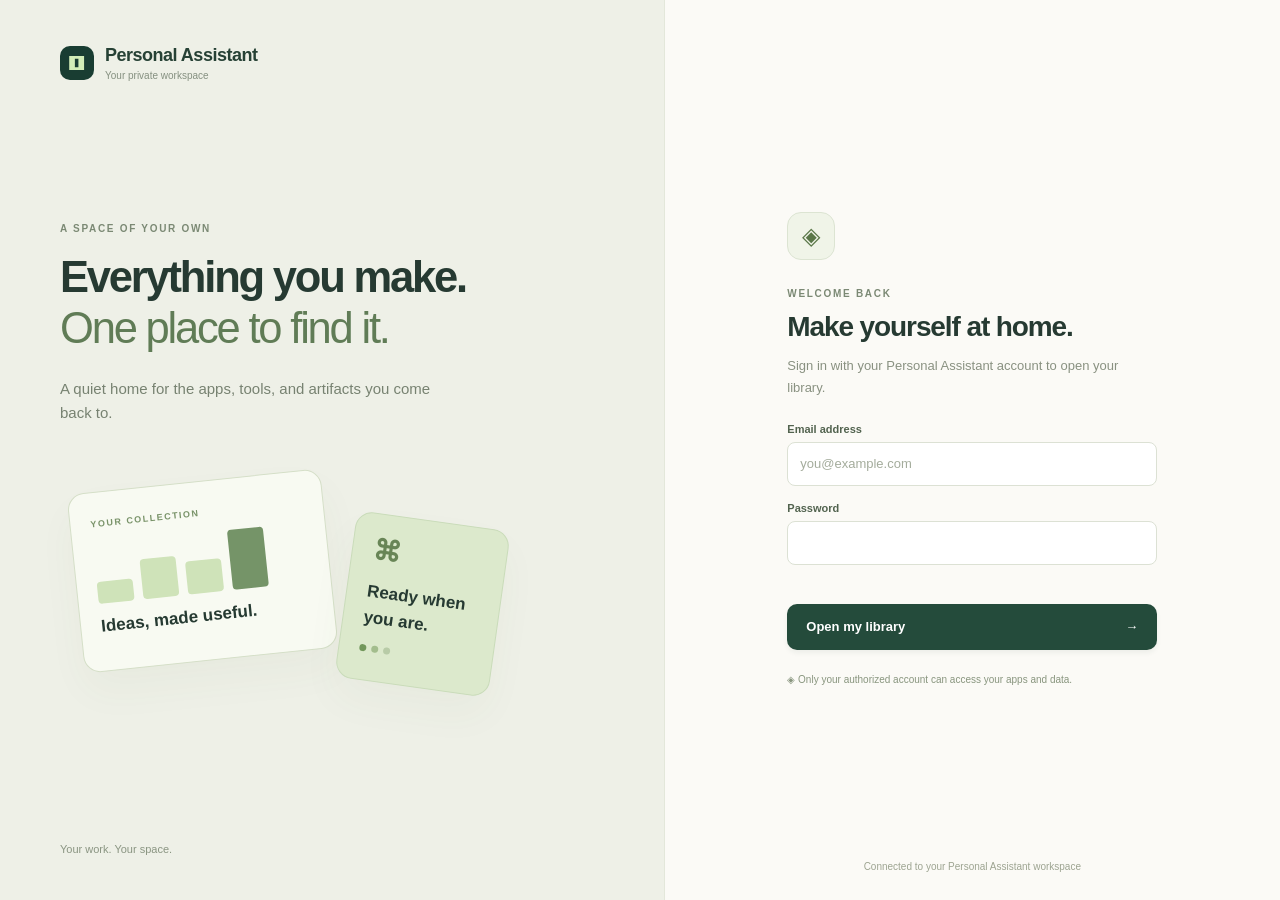
==== index.html @ a5870aca "Add reviewed Personal Assistant login shell" ====
<!doctype html>
<html lang="en">
  <head>
    <meta charset="UTF-8" />
    <meta name="viewport" content="width=device-width, initial-scale=1.0" />
    <meta name="referrer" content="no-referrer" />
    <meta name="description" content="Your private home for apps and artifacts." />
    <meta name="theme-color" content="#f4f3ee" />
    <title>Personal Assistant — Your private workspace</title>
    <link rel="icon" type="image/svg+xml" href="./mark.svg" />
    <script type="module" crossorigin src="./assets/index-CiNkd6Uz.js"></script>
    <link rel="stylesheet" crossorigin href="./assets/index-CMh8ME9m.css">
  </head>
  <body>
    <a class="skip-link" href="#main">Skip to content</a>
    <div id="app"><main id="main" class="initial-state" aria-live="polite">Opening your workspace…</main></div>
    <div id="toast" class="toast" role="status" aria-live="polite" hidden></div>
  </body>
</html>
---- assets/index-CMh8ME9m.css ----
:root{color:#263a32;--ink:#23382e;--line:#dfe4d8;--green:#244b3b;background:#f4f3ee;font-family:Inter,-apple-system,BlinkMacSystemFont,Segoe UI,sans-serif;font-weight:400}*{box-sizing:border-box}body{margin:0}button,input,select,textarea{font:inherit}button{cursor:pointer;color:inherit;background:0 0;border:0}button:disabled{cursor:wait;opacity:.6}button,a,input,select,textarea{outline-offset:4px}h1,h2,h3,p{margin:0}h1,h2,h3{font-weight:600}p{line-height:1.65}h1 em{color:#607c56;font-style:normal;font-weight:400}.sr-only{clip:rect(0,0,0,0);white-space:nowrap;border:0;width:1px;height:1px;margin:-1px;padding:0;position:absolute;overflow:hidden}.skip-link{z-index:100;background:#fff;border-radius:8px;padding:12px;position:fixed;top:-80px;left:16px}.skip-link:focus{top:16px}.initial-state{place-items:center;min-height:100vh;display:grid}.button{border-radius:10px;justify-content:center;align-items:center;gap:10px;min-height:46px;padding:12px 19px;font-size:13px;font-weight:600;transition:background .15s,transform .15s;display:inline-flex}.button:hover{transform:translateY(-1px)}.primary{background:var(--green);color:#fff;box-shadow:0 3px 5px #223d2910}.primary:hover{background:#173b2c}.secondary{background:#eef1e8;border:1px solid #dce2d4}.quiet-button{border-radius:8px;min-height:40px;padding:8px 10px;font-size:12px;font-weight:500}.quiet-button:hover,.icon-button:hover{background:#e8ede1}.icon-button{border-radius:8px;place-items:center;width:36px;height:36px;font-size:22px;display:inline-grid}.brand{color:#264135;letter-spacing:-.5px;align-items:center;gap:11px;font-size:18px;font-weight:650;text-decoration:none;display:flex}.brand small{letter-spacing:0;color:#859080;margin-top:4px;font-size:10px;font-weight:400;display:block}.eyebrow{letter-spacing:1.7px;color:#7b8974;font-size:10px;font-weight:650;display:block}.status-dot{background:#78a45b;border-radius:50%;width:6px;height:6px;display:inline-block}.login-layout{grid-template-columns:1.08fr 1fr;min-height:100vh;display:grid}.login-story{background:#eef0e7;border-right:1px solid #e3e7da;flex-direction:column;padding:45px 60px;display:flex;overflow:hidden}.story-body{max-width:610px;margin:auto 0;padding:50px 0 55px}.story-body h1{letter-spacing:-2.2px;margin:18px 0 22px;font-size:clamp(30px,3.4vw,55px);line-height:1.18}.story-body p{color:#778271;max-width:380px;font-size:15px}.login-story footer{color:#8a9582;font-size:11px}.story-art{max-width:440px;height:230px;margin-top:40px;position:relative}.art-card{border:1px solid #d5dfc8;border-radius:17px;padding:20px;position:absolute;box-shadow:0 20px 40px #4960330a}.art-card span{letter-spacing:1.5px;color:#789268;font-size:9px;font-weight:700}.art-card b{font-size:17px;font-weight:600;line-height:1.5;display:block}.art-one{background:#f8faf2;width:255px;height:180px;top:15px;left:15px;transform:rotate(-6deg)}.mini-bars{align-items:end;gap:9px;height:63px;margin:10px 0;display:flex}.mini-bars i{background:#cfe3b9;border-radius:4px;width:36px;height:40px;display:block}.mini-bars i:first-child{height:22px}.mini-bars i:nth-child(3){height:33px}.mini-bars i:nth-child(4){background:#759468;height:60px}.art-two{background:#dce9cc;border:1px solid #cadcba;width:155px;height:168px;top:54px;right:0;transform:rotate(8deg)}.art-two>span{color:#688556;margin-bottom:12px;font-size:28px;display:block}.mini-dots{gap:5px;margin-top:15px;display:flex}.mini-dots i{background:#72975b;border-radius:50%;width:7px;height:7px}.mini-dots i:nth-child(2){background:#a3bd8d}.mini-dots i:nth-child(3){background:#b8cba7}.login-panel{background:#fbfaf6;flex-direction:column;justify-content:center;align-items:center;padding:60px 40px;display:flex;position:relative}.login-box{width:100%;max-width:370px}.lock-emblem{color:#5a7748;background:#f0f4e8;border:1px solid #dce4d2;border-radius:14px;place-items:center;width:48px;height:48px;margin-bottom:28px;font-size:24px;display:grid}.login-box h2{letter-spacing:-1.1px;margin:12px 0;font-size:28px}.login-box>p{color:#899181;margin-bottom:25px;font-size:13px}.login-box label,.modal label{color:#52634f;margin:16px 0 7px;font-size:11px;font-weight:600;display:block}.login-box input,.modal input,.modal textarea,.modal select{width:100%;min-height:44px;color:var(--ink);background:#fff;border:1px solid #dce1d4;border-radius:8px;padding:10px 12px;font-size:13px}.login-box input::placeholder{color:#a4ac9c}.login-box .button{justify-content:space-between;width:100%;margin-top:10px}.form-error{color:#ad4534;min-height:19px;margin-top:10px;font-size:12px}.login-box>.login-note{color:#88957e;margin:22px 0 0;font-size:10px;line-height:1.6}.login-foot{color:#9da491;font-size:10px;position:absolute;bottom:28px}.workspace{grid-template-columns:235px minmax(0,1fr);min-height:100vh;display:grid}.sidebar{border-right:1px solid var(--line);background:#f8f8f2;flex-direction:column;height:100vh;padding:32px 20px 18px;display:flex;position:sticky;top:0}.sidebar .brand{margin-bottom:46px;font-size:14px}.sidebar .brand small{font-size:9px}.sidebar-label{letter-spacing:1.5px;color:#929e84;margin:0 10px 13px;font-size:9px;font-weight:650}.sidebar nav{flex-direction:column;gap:5px;display:flex}.nav-item{color:#7d8876;text-align:left;border-radius:9px;align-items:center;gap:12px;min-height:44px;padding:10px 12px;font-size:12px;font-weight:500;display:flex}.nav-item b{width:20px;font-size:20px;font-weight:400;line-height:1}.nav-item span{color:#899680;margin-left:auto;font-size:10px}.nav-item:hover{background:#eef2e6}.nav-item.active{color:#395736;background:#e5ecd9}.sidebar-bottom{margin-top:auto}.private-note{color:#859675;border-top:1px solid #e3e7dc;align-items:start;gap:9px;margin:28px 4px;padding:16px 4px;display:flex}.private-note strong{color:#6d7d61;font-size:10px}.private-note p{color:#89977b;margin-top:5px;font-size:10px;line-height:1.6}.profile{border-top:1px solid #e3e7dc;align-items:center;gap:9px;padding-top:19px;display:flex}.avatar{color:#657d52;background:#e3ecd6;border:1px solid #d3dfc5;border-radius:50%;place-items:center;width:33px;height:33px;font-size:12px;font-weight:600;display:grid}.profile strong{font-size:11px;display:block}.profile small{color:#94a087;margin-top:3px;font-size:9px;display:block}.profile button{color:#849576;margin-left:auto}.topbar{border-bottom:1px solid var(--line);background:#f7f6f0;justify-content:space-between;align-items:center;height:78px;padding:0 42px;display:flex}.breadcrumb{color:#929d84;align-items:center;gap:13px;font-size:11px;display:flex}.breadcrumb strong{color:#6b7d5e;font-weight:500}.breadcrumb>span{color:#bdc4b5}.topbar-actions{align-items:center;gap:12px;display:flex}.private-pill{color:#839476;background:#eeefe5;border:1px solid #dee4d3;border-radius:30px;padding:5px 9px;font-size:10px}.mobile-signout{font-size:10px;display:none}.content{max-width:1450px;margin:auto;padding:41px 42px 20px}.page-heading{justify-content:space-between;align-items:center;gap:25px;display:flex}.page-heading h1{letter-spacing:-1.4px;margin:11px 0 10px;font-size:36px;line-height:1.3}.page-heading p{color:#87967b;font-size:12px}.page-heading .eyebrow{letter-spacing:1.35px;font-size:8px}.page-heading>.button{white-space:nowrap;min-height:42px;font-size:11px}.collection-overview{background:#eeefe5;border:1px solid #e0e5d6;border-radius:13px;align-items:center;gap:32px;margin:32px 0 34px;padding:19px 23px;display:flex}.collection-overview>div{border-right:1px solid #dce3cf;align-items:center;gap:10px;padding-right:30px;display:flex}.collection-overview>div:nth-child(3){border:0;padding:0}.stat-number{letter-spacing:-.6px;color:#5e7850;font-size:22px;font-weight:600}.collection-overview>div>span:last-child{color:#8b987e;max-width:64px;font-size:10px;line-height:1.5}.collection-overview>p{color:#8f9b82;align-items:center;gap:6px;margin-left:auto;font-size:9px;display:flex}.section-heading{justify-content:space-between;align-items:center;margin-bottom:15px;display:flex}.section-heading h2{letter-spacing:-.3px;font-size:16px}.section-heading .quiet-button{color:#859874;font-size:10px}.toolbar{align-items:center;gap:10px;display:flex}.search-field{background:#fafbf5;border:1px solid #dce2d3;border-radius:9px;flex:1;align-items:center;gap:10px;height:43px;padding:0 12px;display:flex}.search-field>span:first-child{color:#93a082;font-size:22px}.search-field input{color:#617650;background:0 0;border:0;outline:none;width:100%;min-width:0;height:100%;font-size:11px}.search-field input::placeholder{color:#97a588}.search-field:focus-within{outline-offset:2px;outline:2px solid #7b985e}.search-field kbd{color:#a5ad9a;border:1px solid #e1e5d8;border-radius:4px;padding:2px 5px;font-size:10px}.sort-label select{color:#8c9a7d;background:#fafbf5;border:1px solid #dce2d3;border-radius:9px;max-width:155px;height:43px;padding:0 28px 0 12px;font-size:10px}.view-switch{background:#fafbf5;border:1px solid #dce2d3;border-radius:9px;gap:1px;height:43px;padding:3px;display:flex}.view-switch .icon-button{color:#94a185;width:34px;height:34px;font-size:18px}.view-switch .selected{color:#668052;background:#e9efdf}.tag-filters{flex-wrap:wrap;gap:7px;margin:15px 0 22px;display:flex}.tag-filter{color:#889c74;background:#f6f7ef;border:1px solid #dde4d3;border-radius:25px;min-height:29px;padding:6px 11px;font-size:9px}.tag-filter.selected{color:#6d835a;background:#e6edd8;border-color:#d2dfc0}.cards{grid-template-columns:repeat(3,minmax(0,1fr));gap:19px;display:grid}.item-card{background:#fbfcf6;border:1px solid #e0e5d8;border-radius:13px;transition:transform .2s,box-shadow .2s;overflow:hidden}.item-card:hover{transform:translateY(-3px);box-shadow:0 10px 24px #203d1610}.card-preview{background:var(--card-tone);border-radius:8px;height:165px;margin:8px 8px 0;padding:14px 16px;position:relative;overflow:hidden}.card-category{letter-spacing:1px;opacity:.65;font-size:8px;font-weight:600}.preview-symbol{color:#4c6745;opacity:.7;font-size:40px;position:absolute;top:55px;left:25px}.preview-lines{flex-direction:column;gap:9px;display:flex;position:absolute;top:63px;left:90px;right:27px}.preview-lines i{background:#ffffff8c;border-radius:4px;height:10px;display:block}.preview-lines i:nth-child(2){width:75%;height:8px}.preview-lines i:nth-child(3){width:45%;height:8px}.preview-caption{letter-spacing:.2px;color:#566c47;opacity:.65;font-size:10px;position:absolute;bottom:21px;left:25px}.save-button{color:#7a8f6f;background:#ffffff5c;border-radius:7px;place-items:center;width:28px;height:28px;font-size:19px;display:grid;position:absolute;top:9px;right:10px}.save-button.saved{color:#4f6a34;background:#ffffffbd}.card-body{padding:17px 18px 14px}.card-title-row{justify-content:space-between;align-items:start;gap:7px;display:flex}.card-body h3{letter-spacing:-.1px;font-size:13px;line-height:1.5}.item-state{color:#8b7c4a;white-space:nowrap;background:#f0eeda;border-radius:10px;margin-top:1px;padding:4px 6px;font-size:7px}.item-state.ready{color:#6e895b;background:#e2ebd8}.card-body>p{color:#889978;min-height:35px;margin:8px 0 13px;font-size:10px;line-height:1.7}.card-tags{flex-wrap:wrap;gap:5px;min-height:21px;display:flex}.card-tags>span{color:#889c73;background:#f0f3e8;border:1px solid #e5eadd;border-radius:4px;padding:3px 6px;font-size:8px}.card-footer{border-top:1px solid #e8eddf;justify-content:space-between;align-items:center;margin-top:14px;padding-top:10px;display:flex}.card-footer>span{color:#8b9b79;font-size:8px}.open-item{color:#6e855b;min-height:30px;padding:4px;font-size:10px;font-weight:600}.content-footer{color:#92a17f;border-top:1px solid #e1e6d7;justify-content:space-between;margin-top:26px;padding-top:27px;font-size:9px;display:flex}.empty-state{text-align:center;background:#f6f8ef;border:1px dashed #d6dfc9;border-radius:13px;flex-direction:column;grid-column:1/-1;justify-content:center;align-items:center;min-height:260px;padding:35px;display:flex}.empty-state>span{color:#a5b291;margin-bottom:18px;font-size:34px}.empty-state h3{color:#6c825a;margin-bottom:10px;font-size:20px}.empty-state p{color:#879a72;margin-bottom:20px;font-size:12px}.list-view{grid-template-columns:1fr}.list-view .item-card{display:flex}.list-view .card-preview{flex:none;width:160px;height:auto;min-height:145px;margin:8px}.list-view .preview-lines{display:none}.list-view .preview-symbol{top:43px;left:50px}.list-view .preview-caption{font-size:9px;bottom:15px;left:15px}.list-view .card-body{flex:1}.list-view .card-body>p{min-height:0;margin:5px 0 9px}.list-view .card-footer{margin-top:9px}.modal{width:min(550px,100vw - 32px);color:var(--ink);background:#fcfdf7;border:1px solid #dce4d1;border-radius:17px;max-height:calc(100dvh - 40px);padding:27px;overflow:auto;box-shadow:0 30px 80px #22351b33}.modal::backdrop{-webkit-backdrop-filter:blur(4px);backdrop-filter:blur(4px);background:#1f352d5c}.modal-heading{justify-content:space-between;align-items:center;margin-bottom:10px;display:flex}.modal h2{letter-spacing:-.8px;margin-bottom:12px;font-size:25px}.modal>p{color:#879a75;margin-bottom:15px;font-size:12px}.modal .form-row{grid-template-columns:1fr 1.5fr;gap:15px;display:grid}.modal-actions{justify-content:end;gap:10px;margin-top:20px;display:flex}.app-viewer{width:calc(100vw - 36px);max-width:1500px;height:calc(100dvh - 36px);padding:0;overflow:hidden}.viewer-heading{border-bottom:1px solid #dbe4ce;align-items:center;gap:25px;height:70px;padding:12px 20px;display:flex}.viewer-heading>div{flex:1}.viewer-heading h2{margin:0 0 3px;font-size:14px}.viewer-heading span{color:#95a284;font-size:9px}.app-viewer iframe{background:#fff;border:0;width:100%;height:calc(100% - 70px)}.toast{z-index:200;color:#f0f4e9;background:#244b3b;border-radius:11px;max-width:calc(100vw - 30px);padding:12px 20px;font-size:12px;position:fixed;bottom:25px;left:50%;transform:translate(-50%);box-shadow:0 8px 30px #243b2130}.toast[hidden]{display:none}@media (max-width:1100px){.workspace{grid-template-columns:205px minmax(0,1fr)}.sidebar{padding:28px 15px 18px}.sidebar .brand{font-size:12px}.content{padding:32px 27px 20px}.topbar{padding:0 27px}.page-heading h1{font-size:30px}.collection-overview{gap:19px;padding:17px}.collection-overview>div{gap:8px;padding-right:18px}.collection-overview>p{display:none}.cards{grid-template-columns:repeat(2,minmax(0,1fr))}.login-story{padding:35px}.story-art{transform-origin:0;transform:scale(.85)}.login-panel{padding:35px}.story-body h1{letter-spacing:-1.4px}}@media (max-width:760px){.workspace{display:block}.sidebar{border-right:0;border-bottom:1px solid var(--line);height:auto;padding:16px 20px;display:block;position:relative}.sidebar .brand{margin:0;font-size:16px}.sidebar .brand img{width:29px;height:29px}.sidebar .brand small,.sidebar-label,.sidebar-bottom{display:none}.sidebar nav{flex-direction:row;gap:4px;margin-top:18px;overflow:auto}.nav-item{white-space:nowrap;gap:6px;min-height:37px;padding:8px 11px;font-size:10px}.nav-item b{width:17px;font-size:17px}.nav-item span{margin:0;font-size:9px}.topbar{height:50px;padding:0 20px}.breadcrumb,.private-pill{font-size:9px}.mobile-signout{display:block}.content{padding:28px 20px 18px}.page-heading{display:block}.page-heading h1{margin-top:10px;font-size:31px}.page-heading p{max-width:320px;font-size:11px}.page-heading>.button{margin-top:20px}.collection-overview{gap:13px;margin:23px 0 25px;padding:15px}.collection-overview>div{gap:8px;padding-right:13px}.stat-number{font-size:20px}.collection-overview>div>span:last-child{max-width:52px;font-size:8px}.toolbar{flex-wrap:wrap}.search-field{flex-basis:100%}.sort-label{flex:1}.sort-label select{width:100%;max-width:none}.tag-filters{margin:12px 0 17px}.cards{gap:13px}.card-preview{height:135px}.card-category{font-size:7px}.preview-symbol{font-size:30px;top:44px;left:18px}.preview-lines{gap:7px;top:50px;left:62px;right:20px}.preview-lines i{height:8px}.preview-lines i:nth-child(n+2){height:6px}.preview-caption{font-size:8px;bottom:16px;left:18px}.card-body{padding:12px}.card-title-row{display:block}.card-body h3{font-size:12px}.item-state{margin-top:5px;display:inline-block}.card-body>p{min-height:45px;margin:7px 0 10px;font-size:9px}.card-tags>span,.card-footer>span{font-size:7px}.open-item{font-size:8px}.content-footer{gap:15px;margin-top:23px;font-size:8px}.content-footer>span:last-child{text-align:right;max-width:130px}.list-view .card-preview{width:110px}.list-view .preview-symbol{left:32px}.list-view .preview-caption{display:none}.login-layout{display:block}.login-story{padding:23px 25px}.story-body{padding:28px 0 25px}.story-body h1{letter-spacing:-1.5px;margin:12px 0;font-size:34px}.story-body p{max-width:310px;font-size:12px}.story-art,.login-story footer{display:none}.login-panel{min-height:520px;padding:35px 25px 65px}.login-box{max-width:420px}.login-box h2{font-size:26px}.lock-emblem{margin-bottom:22px}.login-foot{font-size:9px;bottom:24px}.viewer-heading{gap:10px;height:66px;padding:10px}.viewer-heading>.quiet-button{padding:6px;font-size:10px}.app-viewer iframe{height:calc(100% - 66px)}}@media (max-width:400px){.content{padding-left:16px;padding-right:16px}.cards{grid-template-columns:1fr}.card-preview{height:155px}.card-title-row{display:flex}.item-state{margin-top:0}.card-body>p{min-height:0;font-size:10px}.preview-symbol{font-size:38px;top:48px;left:25px}.preview-lines{top:55px;left:90px;right:35px}.preview-caption{font-size:10px;left:25px}.card-body{padding:16px}.list-view .card-title-row{display:block}.collection-overview{gap:8px}.collection-overview>div{gap:6px;padding-right:9px}.stat-number{font-size:18px}.sidebar{padding:15px 16px}.nav-item{padding:7px 9px}}@media (prefers-reduced-motion:reduce){*,:before,:after{scroll-behavior:auto!important;transition:none!important;animation:none!important}}
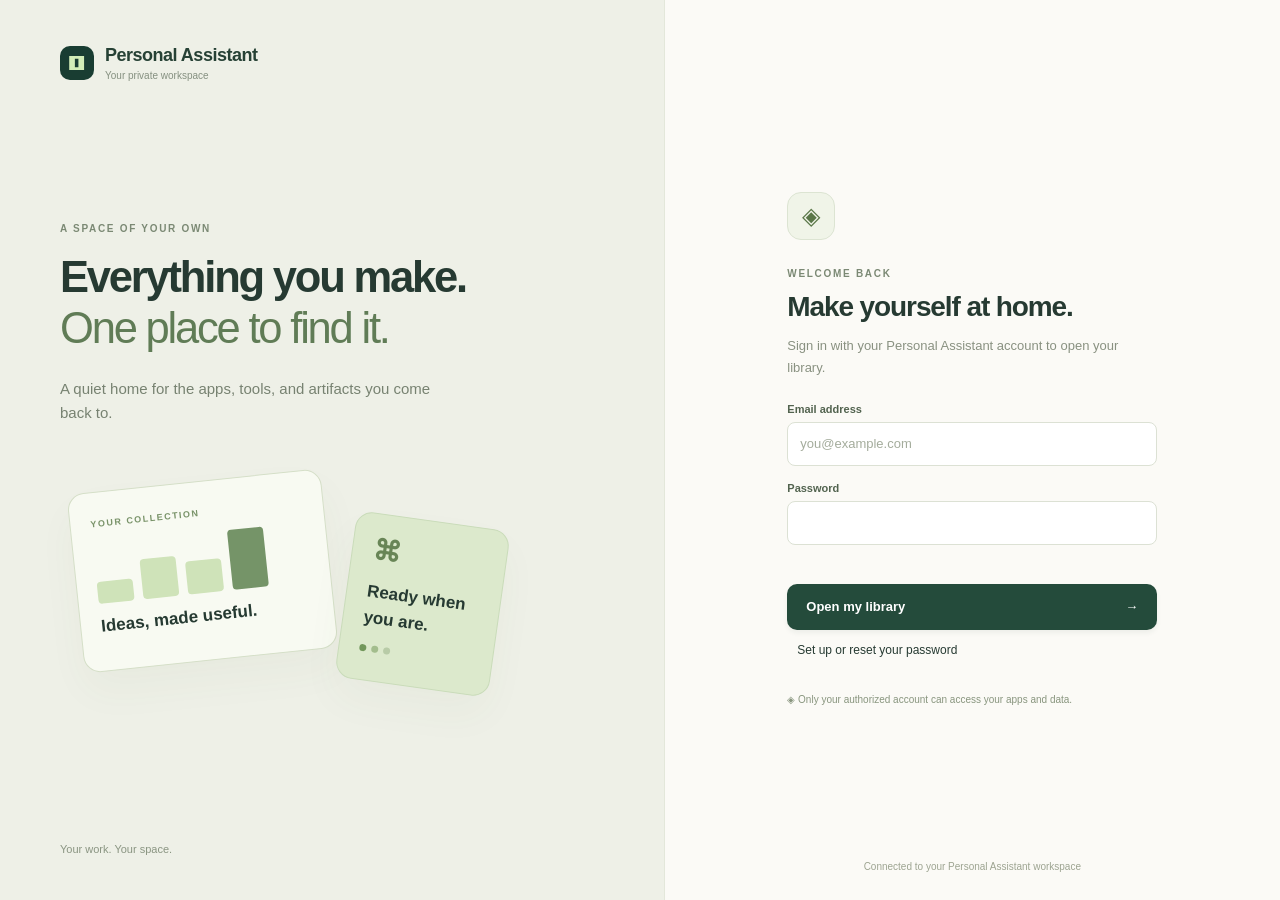
==== commit 5fc5d47e: "Release Add validation, fullscreen viewer and revision-safe live sync Compiled frontend from private" ====
--- a/index.html
+++ b/index.html
@@ -8,8 +8,8 @@
     <meta name="theme-color" content="#f4f3ee" />
     <title>Personal Assistant — Your private workspace</title>
     <link rel="icon" type="image/svg+xml" href="./mark.svg" />
-    <script type="module" crossorigin src="./assets/index-CiNkd6Uz.js"></script>
-    <link rel="stylesheet" crossorigin href="./assets/index-CMh8ME9m.css">
+    <script type="module" crossorigin src="./assets/index-CLdb_clE.js"></script>
+    <link rel="stylesheet" crossorigin href="./assets/index-DvB488Qq.css">
   </head>
   <body>
     <a class="skip-link" href="#main">Skip to content</a>
--- a/assets/index-DvB488Qq.css
+++ b/assets/index-DvB488Qq.css
@@ -0,0 +1 @@
+:root{color:#263a32;--ink:#23382e;--line:#dfe4d8;--green:#244b3b;background:#f4f3ee;font-family:Inter,-apple-system,BlinkMacSystemFont,Segoe UI,sans-serif;font-weight:400}*{box-sizing:border-box}body{margin:0}button,input,select,textarea{font:inherit}button{cursor:pointer;color:inherit;background:0 0;border:0}button:disabled{cursor:wait;opacity:.6}button,a,input,select,textarea{outline-offset:4px}h1,h2,h3,p{margin:0}h1,h2,h3{font-weight:600}p{line-height:1.65}h1 em{color:#607c56;font-style:normal;font-weight:400}.sr-only{clip:rect(0,0,0,0);white-space:nowrap;border:0;width:1px;height:1px;margin:-1px;padding:0;position:absolute;overflow:hidden}.skip-link{z-index:100;background:#fff;border-radius:8px;padding:12px;position:fixed;top:-80px;left:16px}.skip-link:focus{top:16px}.initial-state{place-items:center;min-height:100vh;display:grid}.button{border-radius:10px;justify-content:center;align-items:center;gap:10px;min-height:46px;padding:12px 19px;font-size:13px;font-weight:600;transition:background .15s,transform .15s;display:inline-flex}.button:hover{transform:translateY(-1px)}.primary{background:var(--green);color:#fff;box-shadow:0 3px 5px #223d2910}.primary:hover{background:#173b2c}.secondary{background:#eef1e8;border:1px solid #dce2d4}.quiet-button{border-radius:8px;min-height:40px;padding:8px 10px;font-size:12px;font-weight:500}.quiet-button:hover,.icon-button:hover{background:#e8ede1}.icon-button{border-radius:8px;place-items:center;width:36px;height:36px;font-size:22px;display:inline-grid}.brand{color:#264135;letter-spacing:-.5px;align-items:center;gap:11px;font-size:18px;font-weight:650;text-decoration:none;display:flex}.brand small{letter-spacing:0;color:#859080;margin-top:4px;font-size:10px;font-weight:400;display:block}.eyebrow{letter-spacing:1.7px;color:#7b8974;font-size:10px;font-weight:650;display:block}.status-dot{background:#78a45b;border-radius:50%;width:6px;height:6px;display:inline-block}.login-layout{grid-template-columns:1.08fr 1fr;min-height:100vh;display:grid}.login-story{background:#eef0e7;border-right:1px solid #e3e7da;flex-direction:column;padding:45px 60px;display:flex;overflow:hidden}.story-body{max-width:610px;margin:auto 0;padding:50px 0 55px}.story-body h1{letter-spacing:-2.2px;margin:18px 0 22px;font-size:clamp(30px,3.4vw,55px);line-height:1.18}.story-body p{color:#778271;max-width:380px;font-size:15px}.login-story footer{color:#8a9582;font-size:11px}.story-art{max-width:440px;height:230px;margin-top:40px;position:relative}.art-card{border:1px solid #d5dfc8;border-radius:17px;padding:20px;position:absolute;box-shadow:0 20px 40px #4960330a}.art-card span{letter-spacing:1.5px;color:#789268;font-size:9px;font-weight:700}.art-card b{font-size:17px;font-weight:600;line-height:1.5;display:block}.art-one{background:#f8faf2;width:255px;height:180px;top:15px;left:15px;transform:rotate(-6deg)}.mini-bars{align-items:end;gap:9px;height:63px;margin:10px 0;display:flex}.mini-bars i{background:#cfe3b9;border-radius:4px;width:36px;height:40px;display:block}.mini-bars i:first-child{height:22px}.mini-bars i:nth-child(3){height:33px}.mini-bars i:nth-child(4){background:#759468;height:60px}.art-two{background:#dce9cc;border:1px solid #cadcba;width:155px;height:168px;top:54px;right:0;transform:rotate(8deg)}.art-two>span{color:#688556;margin-bottom:12px;font-size:28px;display:block}.mini-dots{gap:5px;margin-top:15px;display:flex}.mini-dots i{background:#72975b;border-radius:50%;width:7px;height:7px}.mini-dots i:nth-child(2){background:#a3bd8d}.mini-dots i:nth-child(3){background:#b8cba7}.login-panel{background:#fbfaf6;flex-direction:column;justify-content:center;align-items:center;padding:60px 40px;display:flex;position:relative}.login-box{width:100%;max-width:370px}.lock-emblem{color:#5a7748;background:#f0f4e8;border:1px solid #dce4d2;border-radius:14px;place-items:center;width:48px;height:48px;margin-bottom:28px;font-size:24px;display:grid}.login-box h2{letter-spacing:-1.1px;margin:12px 0;font-size:28px}.login-box>p{color:#899181;margin-bottom:25px;font-size:13px}.login-box label,.modal label{color:#52634f;margin:16px 0 7px;font-size:11px;font-weight:600;display:block}.login-box input,.modal input,.modal textarea,.modal select{width:100%;min-height:44px;color:var(--ink);background:#fff;border:1px solid #dce1d4;border-radius:8px;padding:10px 12px;font-size:13px}.login-box input::placeholder{color:#a4ac9c}.login-box .button{justify-content:space-between;width:100%;margin-top:10px}.form-error{color:#ad4534;min-height:19px;margin-top:10px;font-size:12px}.login-box>.login-note{color:#88957e;margin:22px 0 0;font-size:10px;line-height:1.6}.login-foot{color:#9da491;font-size:10px;position:absolute;bottom:28px}.workspace{grid-template-columns:235px minmax(0,1fr);min-height:100vh;display:grid}.sidebar{border-right:1px solid var(--line);background:#f8f8f2;flex-direction:column;height:100vh;padding:32px 20px 18px;display:flex;position:sticky;top:0}.sidebar .brand{margin-bottom:46px;font-size:14px}.sidebar .brand small{font-size:9px}.sidebar-label{letter-spacing:1.5px;color:#929e84;margin:0 10px 13px;font-size:9px;font-weight:650}.sidebar nav{flex-direction:column;gap:5px;display:flex}.nav-item{color:#7d8876;text-align:left;border-radius:9px;align-items:center;gap:12px;min-height:44px;padding:10px 12px;font-size:12px;font-weight:500;display:flex}.nav-item b{width:20px;font-size:20px;font-weight:400;line-height:1}.nav-item span{color:#899680;margin-left:auto;font-size:10px}.nav-item:hover{background:#eef2e6}.nav-item.active{color:#395736;background:#e5ecd9}.sidebar-bottom{margin-top:auto}.private-note{color:#859675;border-top:1px solid #e3e7dc;align-items:start;gap:9px;margin:28px 4px;padding:16px 4px;display:flex}.private-note strong{color:#6d7d61;font-size:10px}.private-note p{color:#89977b;margin-top:5px;font-size:10px;line-height:1.6}.profile{border-top:1px solid #e3e7dc;align-items:center;gap:9px;padding-top:19px;display:flex}.avatar{color:#657d52;background:#e3ecd6;border:1px solid #d3dfc5;border-radius:50%;place-items:center;width:33px;height:33px;font-size:12px;font-weight:600;display:grid}.profile strong{font-size:11px;display:block}.profile small{color:#94a087;margin-top:3px;font-size:9px;display:block}.profile button{color:#849576;margin-left:auto}.topbar{border-bottom:1px solid var(--line);background:#f7f6f0;justify-content:space-between;align-items:center;height:78px;padding:0 42px;display:flex}.breadcrumb{color:#929d84;align-items:center;gap:13px;font-size:11px;display:flex}.breadcrumb strong{color:#6b7d5e;font-weight:500}.breadcrumb>span{color:#bdc4b5}.topbar-actions{align-items:center;gap:12px;display:flex}.private-pill{color:#839476;background:#eeefe5;border:1px solid #dee4d3;border-radius:30px;padding:5px 9px;font-size:10px}.mobile-signout{font-size:10px;display:none}.content{max-width:1450px;margin:auto;padding:41px 42px 20px}.page-heading{justify-content:space-between;align-items:center;gap:25px;display:flex}.page-heading h1{letter-spacing:-1.4px;margin:11px 0 10px;font-size:36px;line-height:1.3}.page-heading p{color:#87967b;font-size:12px}.page-heading .eyebrow{letter-spacing:1.35px;font-size:8px}.page-heading>.button{white-space:nowrap;min-height:42px;font-size:11px}.collection-overview{background:#eeefe5;border:1px solid #e0e5d6;border-radius:13px;align-items:center;gap:32px;margin:32px 0 34px;padding:19px 23px;display:flex}.collection-overview>div{border-right:1px solid #dce3cf;align-items:center;gap:10px;padding-right:30px;display:flex}.collection-overview>div:nth-child(3){border:0;padding:0}.stat-number{letter-spacing:-.6px;color:#5e7850;font-size:22px;font-weight:600}.collection-overview>div>span:last-child{color:#8b987e;max-width:64px;font-size:10px;line-height:1.5}.collection-overview>p{color:#8f9b82;align-items:center;gap:6px;margin-left:auto;font-size:9px;display:flex}.section-heading{justify-content:space-between;align-items:center;margin-bottom:15px;display:flex}.section-heading h2{letter-spacing:-.3px;font-size:16px}.section-heading .quiet-button{color:#859874;font-size:10px}.toolbar{align-items:center;gap:10px;display:flex}.search-field{background:#fafbf5;border:1px solid #dce2d3;border-radius:9px;flex:1;align-items:center;gap:10px;height:43px;padding:0 12px;display:flex}.search-field>span:first-child{color:#93a082;font-size:22px}.search-field input{color:#617650;background:0 0;border:0;outline:none;width:100%;min-width:0;height:100%;font-size:11px}.search-field input::placeholder{color:#97a588}.search-field:focus-within{outline-offset:2px;outline:2px solid #7b985e}.search-field kbd{color:#a5ad9a;border:1px solid #e1e5d8;border-radius:4px;padding:2px 5px;font-size:10px}.sort-label select{color:#8c9a7d;background:#fafbf5;border:1px solid #dce2d3;border-radius:9px;max-width:155px;height:43px;padding:0 28px 0 12px;font-size:10px}.view-switch{background:#fafbf5;border:1px solid #dce2d3;border-radius:9px;gap:1px;height:43px;padding:3px;display:flex}.view-switch .icon-button{color:#94a185;width:34px;height:34px;font-size:18px}.view-switch .selected{color:#668052;background:#e9efdf}.tag-filters{flex-wrap:wrap;gap:7px;margin:15px 0 22px;display:flex}.tag-filter{color:#889c74;background:#f6f7ef;border:1px solid #dde4d3;border-radius:25px;min-height:29px;padding:6px 11px;font-size:9px}.tag-filter.selected{color:#6d835a;background:#e6edd8;border-color:#d2dfc0}.cards{grid-template-columns:repeat(3,minmax(0,1fr));gap:19px;display:grid}.item-card{background:#fbfcf6;border:1px solid #e0e5d8;border-radius:13px;transition:transform .2s,box-shadow .2s;overflow:hidden}.item-card:hover{transform:translateY(-3px);box-shadow:0 10px 24px #203d1610}.card-preview{background:var(--card-tone);border-radius:8px;height:165px;margin:8px 8px 0;padding:14px 16px;position:relative;overflow:hidden}.card-category{letter-spacing:1px;opacity:.65;font-size:8px;font-weight:600}.preview-symbol{color:#4c6745;opacity:.7;font-size:40px;position:absolute;top:55px;left:25px}.preview-lines{flex-direction:column;gap:9px;display:flex;position:absolute;top:63px;left:90px;right:27px}.preview-lines i{background:#ffffff8c;border-radius:4px;height:10px;display:block}.preview-lines i:nth-child(2){width:75%;height:8px}.preview-lines i:nth-child(3){width:45%;height:8px}.preview-caption{letter-spacing:.2px;color:#566c47;opacity:.65;font-size:10px;position:absolute;bottom:21px;left:25px}.save-button{color:#7a8f6f;background:#ffffff5c;border-radius:7px;place-items:center;width:28px;height:28px;font-size:19px;display:grid;position:absolute;top:9px;right:10px}.save-button.saved{color:#4f6a34;background:#ffffffbd}.card-body{padding:17px 18px 14px}.card-title-row{justify-content:space-between;align-items:start;gap:7px;display:flex}.card-body h3{letter-spacing:-.1px;font-size:13px;line-height:1.5}.item-state{color:#8b7c4a;white-space:nowrap;background:#f0eeda;border-radius:10px;margin-top:1px;padding:4px 6px;font-size:7px}.item-state.ready{color:#6e895b;background:#e2ebd8}.card-body>p{color:#889978;min-height:35px;margin:8px 0 13px;font-size:10px;line-height:1.7}.card-tags{flex-wrap:wrap;gap:5px;min-height:21px;display:flex}.card-tags>span{color:#889c73;background:#f0f3e8;border:1px solid #e5eadd;border-radius:4px;padding:3px 6px;font-size:8px}.card-footer{border-top:1px solid #e8eddf;justify-content:space-between;align-items:center;margin-top:14px;padding-top:10px;display:flex}.card-footer>span{color:#8b9b79;font-size:8px}.open-item{color:#6e855b;min-height:30px;padding:4px;font-size:10px;font-weight:600}.content-footer{color:#92a17f;border-top:1px solid #e1e6d7;justify-content:space-between;margin-top:26px;padding-top:27px;font-size:9px;display:flex}.empty-state{text-align:center;background:#f6f8ef;border:1px dashed #d6dfc9;border-radius:13px;flex-direction:column;grid-column:1/-1;justify-content:center;align-items:center;min-height:260px;padding:35px;display:flex}.empty-state>span{color:#a5b291;margin-bottom:18px;font-size:34px}.empty-state h3{color:#6c825a;margin-bottom:10px;font-size:20px}.empty-state p{color:#879a72;margin-bottom:20px;font-size:12px}.list-view{grid-template-columns:1fr}.list-view .item-card{display:flex}.list-view .card-preview{flex:none;width:160px;height:auto;min-height:145px;margin:8px}.list-view .preview-lines{display:none}.list-view .preview-symbol{top:43px;left:50px}.list-view .preview-caption{font-size:9px;bottom:15px;left:15px}.list-view .card-body{flex:1}.list-view .card-body>p{min-height:0;margin:5px 0 9px}.list-view .card-footer{margin-top:9px}.modal{width:min(550px,100vw - 32px);color:var(--ink);background:#fcfdf7;border:1px solid #dce4d1;border-radius:17px;max-height:calc(100dvh - 40px);padding:27px;overflow:auto;box-shadow:0 30px 80px #22351b33}.modal::backdrop{-webkit-backdrop-filter:blur(4px);backdrop-filter:blur(4px);background:#1f352d5c}.modal-heading{justify-content:space-between;align-items:center;margin-bottom:10px;display:flex}.modal h2{letter-spacing:-.8px;margin-bottom:12px;font-size:25px}.modal>p{color:#879a75;margin-bottom:15px;font-size:12px}.modal .form-row{grid-template-columns:1fr 1.5fr;gap:15px;display:grid}.modal-actions{justify-content:end;gap:10px;margin-top:20px;display:flex}.app-viewer{width:calc(100vw - 36px);max-width:1500px;height:calc(100dvh - 36px);padding:0;overflow:hidden}.viewer-heading{border-bottom:1px solid #dbe4ce;align-items:center;gap:25px;height:70px;padding:12px 20px;display:flex}.viewer-heading>div{flex:1}.viewer-heading h2{margin:0 0 3px;font-size:14px}.viewer-heading span{color:#95a284;font-size:9px}.app-viewer iframe{background:#fff;border:0;width:100%;height:calc(100% - 70px)}.toast{z-index:200;color:#f0f4e9;background:#244b3b;border-radius:11px;max-width:calc(100vw - 30px);padding:12px 20px;font-size:12px;position:fixed;bottom:25px;left:50%;transform:translate(-50%);box-shadow:0 8px 30px #243b2130}.toast[hidden]{display:none}@media (max-width:1100px){.workspace{grid-template-columns:205px minmax(0,1fr)}.sidebar{padding:28px 15px 18px}.sidebar .brand{font-size:12px}.content{padding:32px 27px 20px}.topbar{padding:0 27px}.page-heading h1{font-size:30px}.collection-overview{gap:19px;padding:17px}.collection-overview>div{gap:8px;padding-right:18px}.collection-overview>p{display:none}.cards{grid-template-columns:repeat(2,minmax(0,1fr))}.login-story{padding:35px}.story-art{transform-origin:0;transform:scale(.85)}.login-panel{padding:35px}.story-body h1{letter-spacing:-1.4px}}@media (max-width:760px){.workspace{display:block}.sidebar{border-right:0;border-bottom:1px solid var(--line);height:auto;padding:16px 20px;display:block;position:relative}.sidebar .brand{margin:0;font-size:16px}.sidebar .brand img{width:29px;height:29px}.sidebar .brand small,.sidebar-label,.sidebar-bottom{display:none}.sidebar nav{flex-direction:row;gap:4px;margin-top:18px;overflow:auto}.nav-item{white-space:nowrap;gap:6px;min-height:37px;padding:8px 11px;font-size:10px}.nav-item b{width:17px;font-size:17px}.nav-item span{margin:0;font-size:9px}.topbar{height:50px;padding:0 20px}.breadcrumb,.private-pill{font-size:9px}.mobile-signout{display:block}.content{padding:28px 20px 18px}.page-heading{display:block}.page-heading h1{margin-top:10px;font-size:31px}.page-heading p{max-width:320px;font-size:11px}.page-heading>.button{margin-top:20px}.collection-overview{gap:13px;margin:23px 0 25px;padding:15px}.collection-overview>div{gap:8px;padding-right:13px}.stat-number{font-size:20px}.collection-overview>div>span:last-child{max-width:52px;font-size:8px}.toolbar{flex-wrap:wrap}.search-field{flex-basis:100%}.sort-label{flex:1}.sort-label select{width:100%;max-width:none}.tag-filters{margin:12px 0 17px}.cards{gap:13px}.card-preview{height:135px}.card-category{font-size:7px}.preview-symbol{font-size:30px;top:44px;left:18px}.preview-lines{gap:7px;top:50px;left:62px;right:20px}.preview-lines i{height:8px}.preview-lines i:nth-child(n+2){height:6px}.preview-caption{font-size:8px;bottom:16px;left:18px}.card-body{padding:12px}.card-title-row{display:block}.card-body h3{font-size:12px}.item-state{margin-top:5px;display:inline-block}.card-body>p{min-height:45px;margin:7px 0 10px;font-size:9px}.card-tags>span,.card-footer>span{font-size:7px}.open-item{font-size:8px}.content-footer{gap:15px;margin-top:23px;font-size:8px}.content-footer>span:last-child{text-align:right;max-width:130px}.list-view .card-preview{width:110px}.list-view .preview-symbol{left:32px}.list-view .preview-caption{display:none}.login-layout{display:block}.login-story{padding:23px 25px}.story-body{padding:28px 0 25px}.story-body h1{letter-spacing:-1.5px;margin:12px 0;font-size:34px}.story-body p{max-width:310px;font-size:12px}.story-art,.login-story footer{display:none}.login-panel{min-height:520px;padding:35px 25px 65px}.login-box{max-width:420px}.login-box h2{font-size:26px}.lock-emblem{margin-bottom:22px}.login-foot{font-size:9px;bottom:24px}.viewer-heading{gap:10px;height:66px;padding:10px}.viewer-heading>.quiet-button{padding:6px;font-size:10px}.app-viewer iframe{height:calc(100% - 66px)}}@media (max-width:400px){.content{padding-left:16px;padding-right:16px}.cards{grid-template-columns:1fr}.card-preview{height:155px}.card-title-row{display:flex}.item-state{margin-top:0}.card-body>p{min-height:0;font-size:10px}.preview-symbol{font-size:38px;top:48px;left:25px}.preview-lines{top:55px;left:90px;right:35px}.preview-caption{font-size:10px;left:25px}.card-body{padding:16px}.list-view .card-title-row{display:block}.collection-overview{gap:8px}.collection-overview>div{gap:6px;padding-right:9px}.stat-number{font-size:18px}.sidebar{padding:15px 16px}.nav-item{padding:7px 9px}}@media (prefers-reduced-motion:reduce){*,:before,:after{scroll-behavior:auto!important;transition:none!important;animation:none!important}}.app-viewer{border:0;border-radius:0;flex-direction:column;width:100%;max-width:none;height:100dvh;max-height:none;margin:0;display:flex;position:fixed;inset:0}.app-viewer:not([open]){display:none}.viewer-heading{height:auto;min-height:60px;padding:calc(8px + env(safe-area-inset-top)) max(12px,env(safe-area-inset-right)) 8px max(12px,env(safe-area-inset-left));flex:none}.viewer-heading>div{min-width:0}.viewer-heading h2{text-overflow:ellipsis;white-space:nowrap;overflow:hidden}.viewer-heading [data-close]{flex:none;min-height:44px}.app-viewer iframe{height:auto;min-height:0;padding-bottom:env(safe-area-inset-bottom);flex:1;display:block}
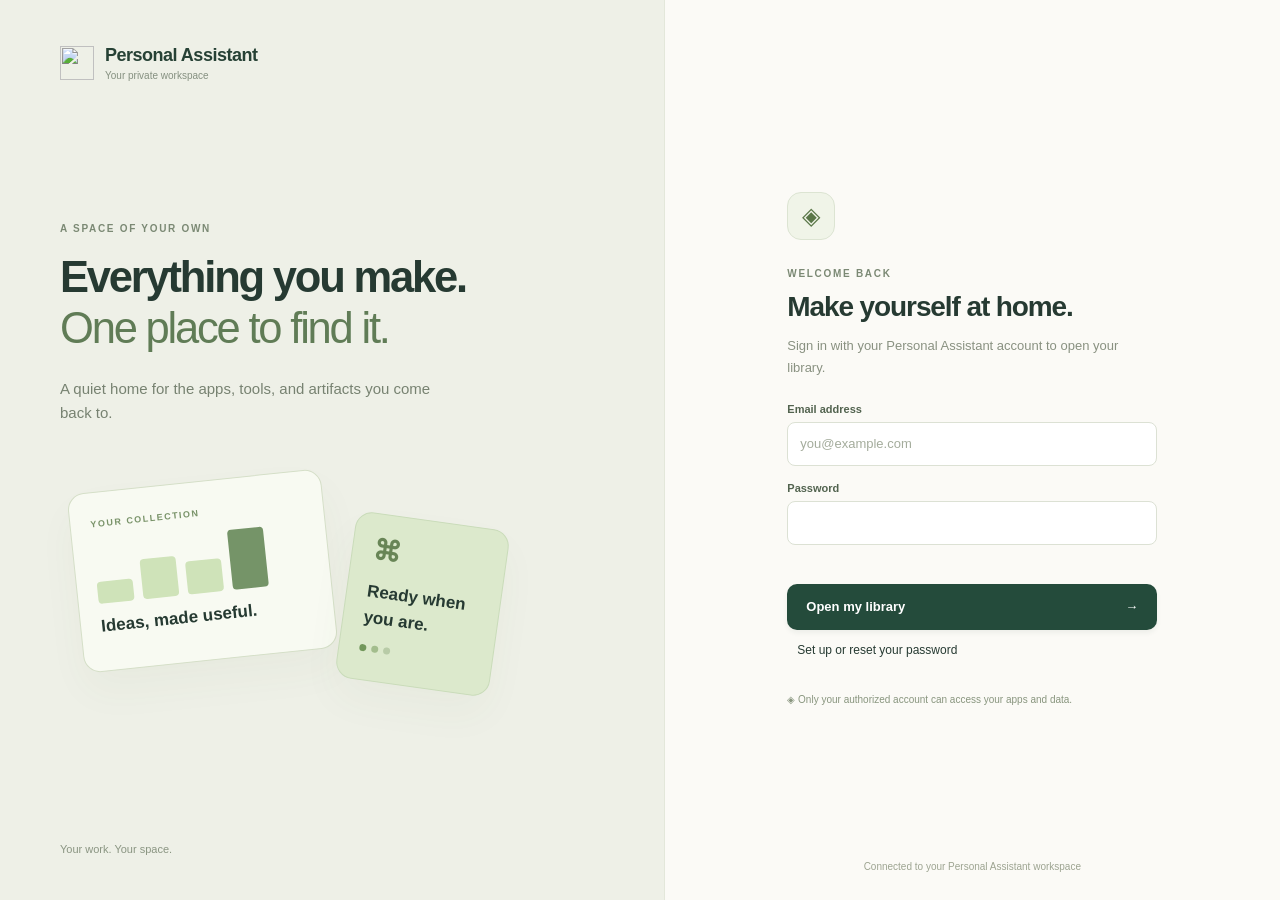
==== commit cb63d312: "Publish faster Class Stats loading and dedicated reloadable page" ====
--- a/index.html
+++ b/index.html
@@ -8,7 +8,7 @@
     <meta name="theme-color" content="#f4f3ee" />
     <title>Personal Assistant — Your private workspace</title>
     <link rel="icon" type="image/svg+xml" href="./mark.svg" />
-    <script type="module" crossorigin src="./assets/index-CLdb_clE.js"></script>
+    <script type="module" crossorigin src="./assets/index-8zqEeZ8F.js"></script>
     <link rel="stylesheet" crossorigin href="./assets/index-DvB488Qq.css">
   </head>
   <body>
@@ -17,3 +17,4 @@
     <div id="toast" class="toast" role="status" aria-live="polite" hidden></div>
   </body>
 </html>
+
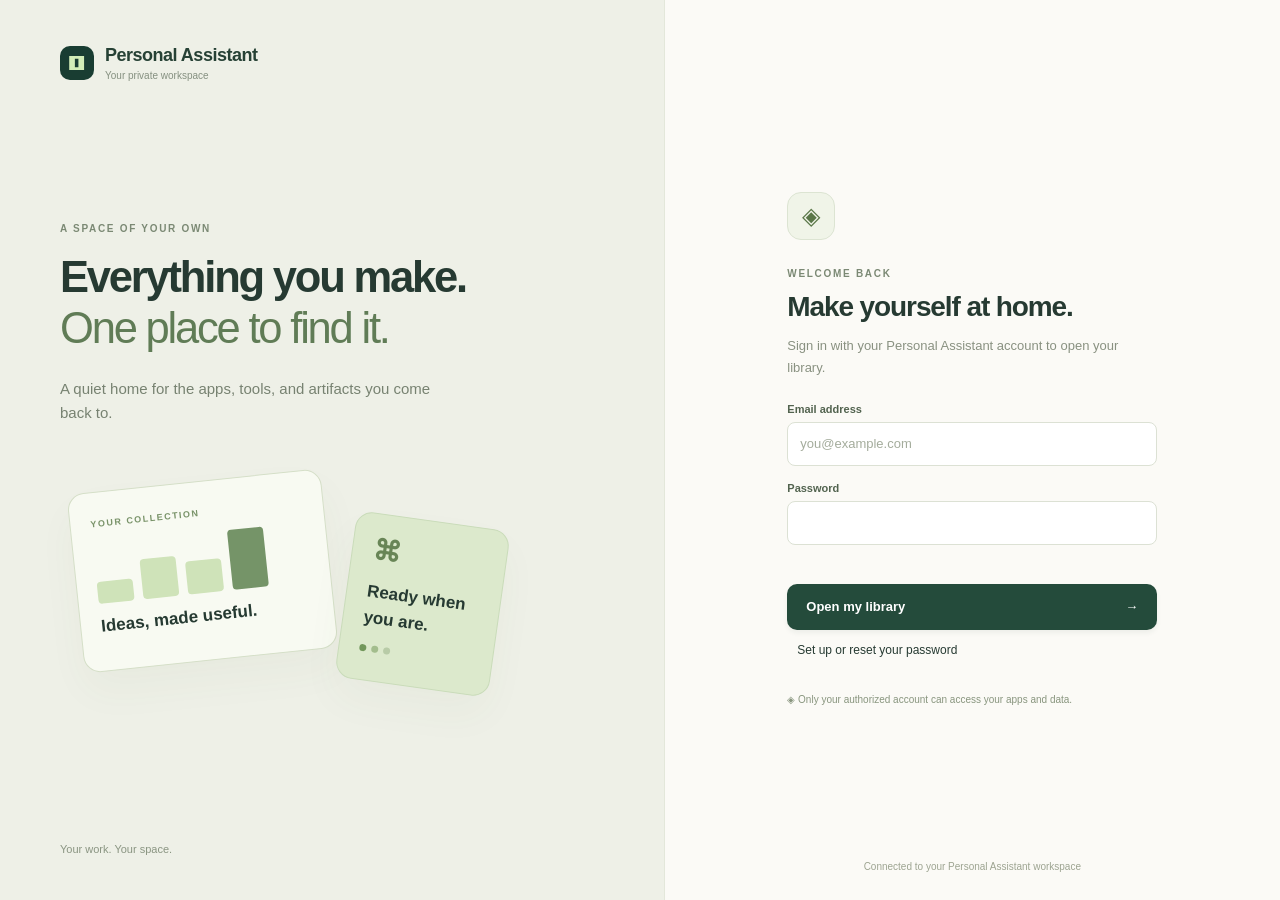
==== commit c2ae1341: "Publish scan-on-demand support and recoverable Class Stats startup" ====
--- a/index.html
+++ b/index.html
@@ -8,7 +8,7 @@
     <meta name="theme-color" content="#f4f3ee" />
     <title>Personal Assistant — Your private workspace</title>
     <link rel="icon" type="image/svg+xml" href="./mark.svg" />
-    <script type="module" crossorigin src="./assets/index-8zqEeZ8F.js"></script>
+    <script type="module" crossorigin src="./assets/index-CMS_er8V.js"></script>
     <link rel="stylesheet" crossorigin href="./assets/index-DvB488Qq.css">
   </head>
   <body>
